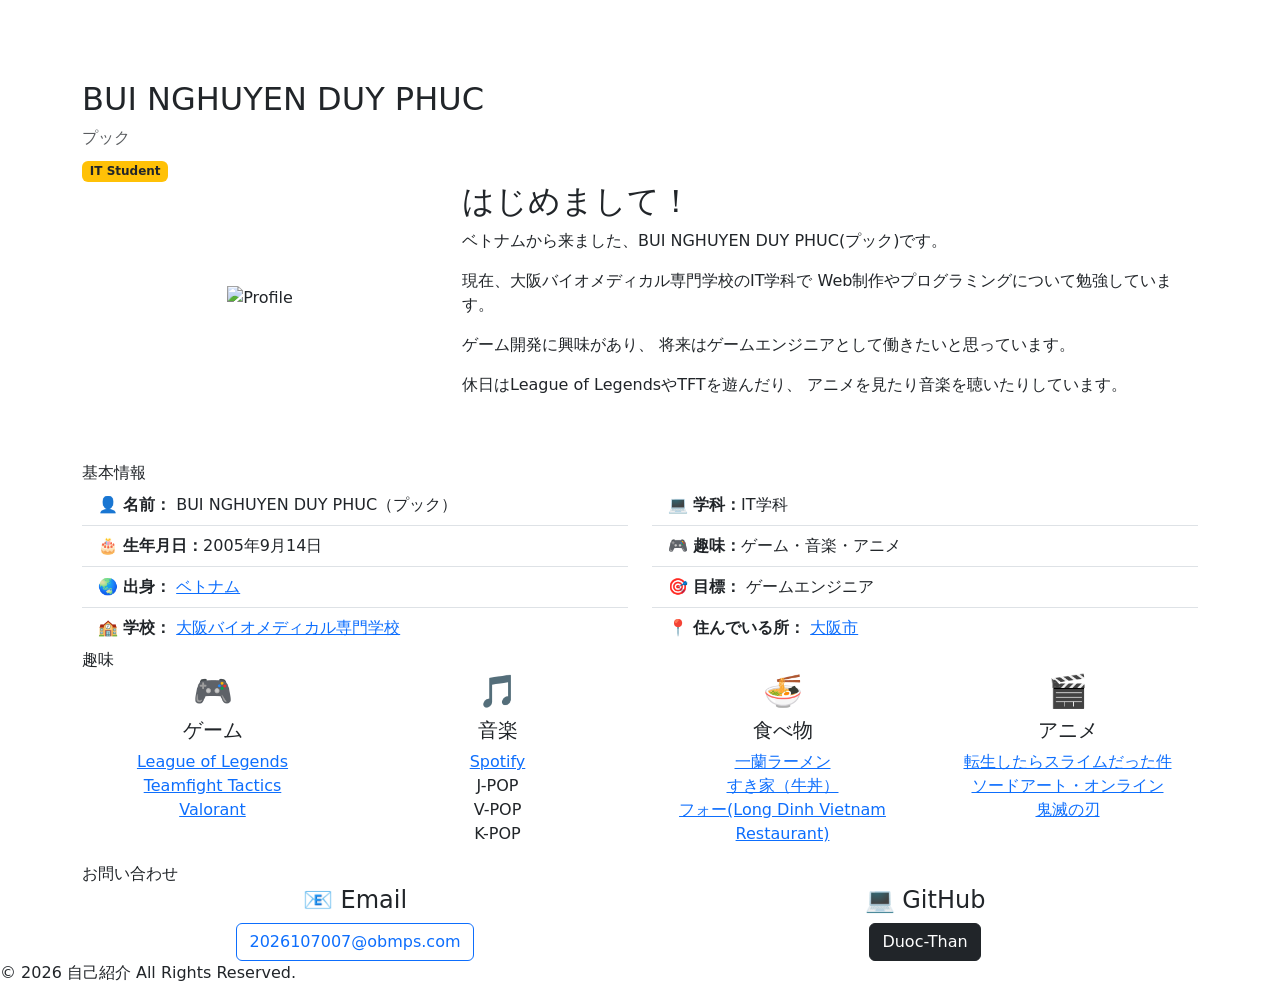
==== index.html @ d3f05383 "Add files via upload" ====
<!doctype html>
<html lang="ja">
    <head>
        <meta charset="UTF-8" />
        <meta name="viewport" content="width=device-width, initial-scale=1.0" />
        <title>自己紹介</title>
        <!-- Bootstrap -->
        <link
            href="https://cdn.jsdelivr.net/npm/bootstrap@5.3.3/dist/css/bootstrap.min.css"
            rel="stylesheet"
        />
        <!-- CSS -->
        <link rel="stylesheet" href="css/style.css" />
    </head>
    <body>
        <!-- Header -->
        <nav class="navbar navbar-expand-lg navbar-dark sticky-top">
            <div class="container">
                <a class="navbar-brand fw-bold" href="#"> 自己紹介 </a>

                <button
                    class="navbar-toggler"
                    type="button"
                    data-bs-toggle="collapse"
                    data-bs-target="#menu"
                >
                    <span class="navbar-toggler-icon"></span>
                </button>

                <div class="collapse navbar-collapse" id="menu">
                    <ul class="navbar-nav ms-auto">
                        <li class="nav-item">
                            <a class="nav-link" href="#home">ホーム</a>
                        </li>

                        <li class="nav-item">
                            <a class="nav-link" href="#info">基本情報</a>
                        </li>

                        <li class="nav-item">
                            <a class="nav-link" href="#hobby">趣味</a>
                        </li>

                        <li class="nav-item">
                            <a class="nav-link" href="#contact">お問い合わせ</a>
                        </li>
                    </ul>
                </div>
            </div>
        </nav>
        <div class="container main-container mt-4" id="home">
            <div class="title-box">
                <h2>BUI NGHUYEN DUY PHUC</h2>
                <p class="text-muted mb-2">プック</p>
                <span class="badge bg-warning text-dark"> IT Student </span>
            </div>
            <div class="row align-items-center intro mb-5">
                <div class="col-lg-4 text-center">
                    <img
                        src="images/avatar.jpg"
                        class="img-fluid profile-img"
                        alt="Profile"
                    />
                </div>
                <div class="col-lg-8 intro-text">
                    <h2>はじめまして！</h2>
                    <p>
                        ベトナムから来ました、BUI NGHUYEN DUY PHUC(プック)です。
                    </p>
                    <p>
                        現在、大阪バイオメディカル専門学校のIT学科で
                        Web制作やプログラミングについて勉強しています。
                    </p>
                    <p>
                        ゲーム開発に興味があり、
                        将来はゲームエンジニアとして働きたいと思っています。
                    </p>
                    <p>
                        休日はLeague of LegendsやTFTを遊んだり、
                        アニメを見たり音楽を聴いたりしています。
                    </p>
                </div>
            </div>
            <section class="info" id="info">
                <div class="section-title">基本情報</div>
                <div class="row g-4">
                    <div class="col-md-6">
                        <ul class="list-group list-group-flush">
                            <li class="list-group-item">
                                👤 <strong>名前：</strong> BUI NGHUYEN DUY
                                PHUC（プック）
                            </li>
                            <li class="list-group-item">
                                🎂 <strong>生年月日：</strong>2005年9月14日
                            </li>
                            <li class="list-group-item">
                                🌏 <strong>出身：</strong>
                                <a
                                    href="https://www.google.com/maps/search/Vi%E1%BB%87t+Nam"
                                    target="_blank"
                                >
                                    ベトナム
                                </a>
                            </li>
                            <li class="list-group-item">
                                🏫 <strong>学校：</strong>
                                <a
                                    href="https://www.obm.ac.jp/"
                                    target="_blank"
                                >
                                    大阪バイオメディカル専門学校
                                </a>
                            </li>
                        </ul>
                    </div>
                    <div class="col-md-6">
                        <ul class="list-group list-group-flush">
                            <li class="list-group-item">
                                💻 <strong>学科：</strong>IT学科
                            </li>
                            <li class="list-group-item">
                                🎮 <strong>趣味：</strong>ゲーム・音楽・アニメ
                            </li>
                            <li class="list-group-item">
                                🎯 <strong>目標：</strong>
                                <span
                                    data-bs-toggle="tooltip"
                                    data-bs-placement="top"
                                    data-bs-title="ゲームエンジニアはゲームの企画・開発・プログラミング・テストなどを行い、楽しく遊べるゲームを作る仕事です。"
                                >
                                    ゲームエンジニア
                                </span>
                            </li>
                            <li class="list-group-item">
                                📍 <strong>住んでいる所：</strong>
                                <a
                                    href="https://www.google.com/maps/search/Osaka+City,+Japan"
                                    target="_blank"
                                >
                                    大阪市
                                </a>
                            </li>
                        </ul>
                    </div>
                </div>
            </section>
            <section id="hobby">
                <div class="section-title">趣味</div>
                <div class="row g-4 text-center">
                    <div class="col-md-3">
                        <div class="hobby-card">
                            <h2>🎮</h2>
                            <h5>ゲーム</h5>

                            <p>
                                <a
                                    href="https://www.leagueoflegends.com/ja-jp/"
                                    target="_blank"
                                    >League of Legends</a
                                ><br />

                                <a
                                    href="https://teamfighttactics.leagueoflegends.com/ja-jp/"
                                    target="_blank"
                                    >Teamfight Tactics</a
                                ><br />

                                <a
                                    href="https://playvalorant.com/ja-jp/"
                                    target="_blank"
                                    >Valorant</a
                                >
                            </p>
                        </div>
                    </div>
                    <div class="col-md-3">
                        <div class="hobby-card">
                            <h2>🎵</h2>
                            <h5>音楽</h5>

                            <p>
                                <a
                                    href="https://open.spotify.com/"
                                    target="_blank"
                                    >Spotify</a
                                ><br />

                                J-POP<br />

                                V-POP<br />

                                K-POP
                            </p>
                        </div>
                    </div>
                    <div class="col-md-3">
                        <div class="hobby-card">
                            <h2>🍜</h2>
                            <h5>食べ物</h5>

                            <p>
                                <a href="https://ichiran.com/" target="_blank">
                                    一蘭ラーメン </a
                                ><br />

                                <a
                                    href="https://www.sukiya.jp/"
                                    target="_blank"
                                >
                                    すき家（牛丼） </a
                                ><br />

                                <a
                                    href="https://longdinhrestaurant.com/"
                                    target="_blank"
                                >
                                    フォー(Long Dinh Vietnam Restaurant)
                                </a>
                            </p>
                        </div>
                    </div>
                    <div class="col-md-3">
                        <div class="hobby-card">
                            <h2>🎬</h2>
                            <h5>アニメ</h5>
                            <p>
                                <a
                                    href="https://www.ten-sura.com/"
                                    target="_blank"
                                >
                                    転生したらスライムだった件 </a
                                ><br />
                                <a
                                    href="https://www.swordart-online.net/"
                                    target="_blank"
                                >
                                    ソードアート・オンライン </a
                                ><br />
                                <a href="https://kimetsu.com/" target="_blank">
                                    鬼滅の刃
                                </a>
                            </p>
                        </div>
                    </div>
                </div>
            </section>
            <section id="contact">
                <div class="section-title">お問い合わせ</div>

                <div class="row">
                    <div class="col-md-6 text-center">
                        <h4>📧 Email</h4>

                        <a
                            href="mailto:2026107007@obmps.com"
                            class="btn btn-outline-primary"
                        >
                            2026107007@obmps.com
                        </a>
                    </div>

                    <div class="col-md-6 text-center">
                        <h4>💻 GitHub</h4>

                        <a
                            href="https://github.com/Duoc-Than"
                            target="_blank"
                            class="btn btn-dark"
                        >
                            Duoc-Than
                        </a>
                    </div>
                </div>
            </section>
        </div>
        <footer>© 2026 自己紹介 All Rights Reserved.</footer>
        <script src="https://cdn.jsdelivr.net/npm/bootstrap@5.3.3/dist/js/bootstrap.bundle.min.js"></script>
        <script>
            const tooltipTriggerList = document.querySelectorAll(
                '[data-bs-toggle="tooltip"]',
            );
            const tooltipList = [...tooltipTriggerList].map(
                (tooltipTriggerEl) => new bootstrap.Tooltip(tooltipTriggerEl),
            );
        </script>
    </body>
</html>
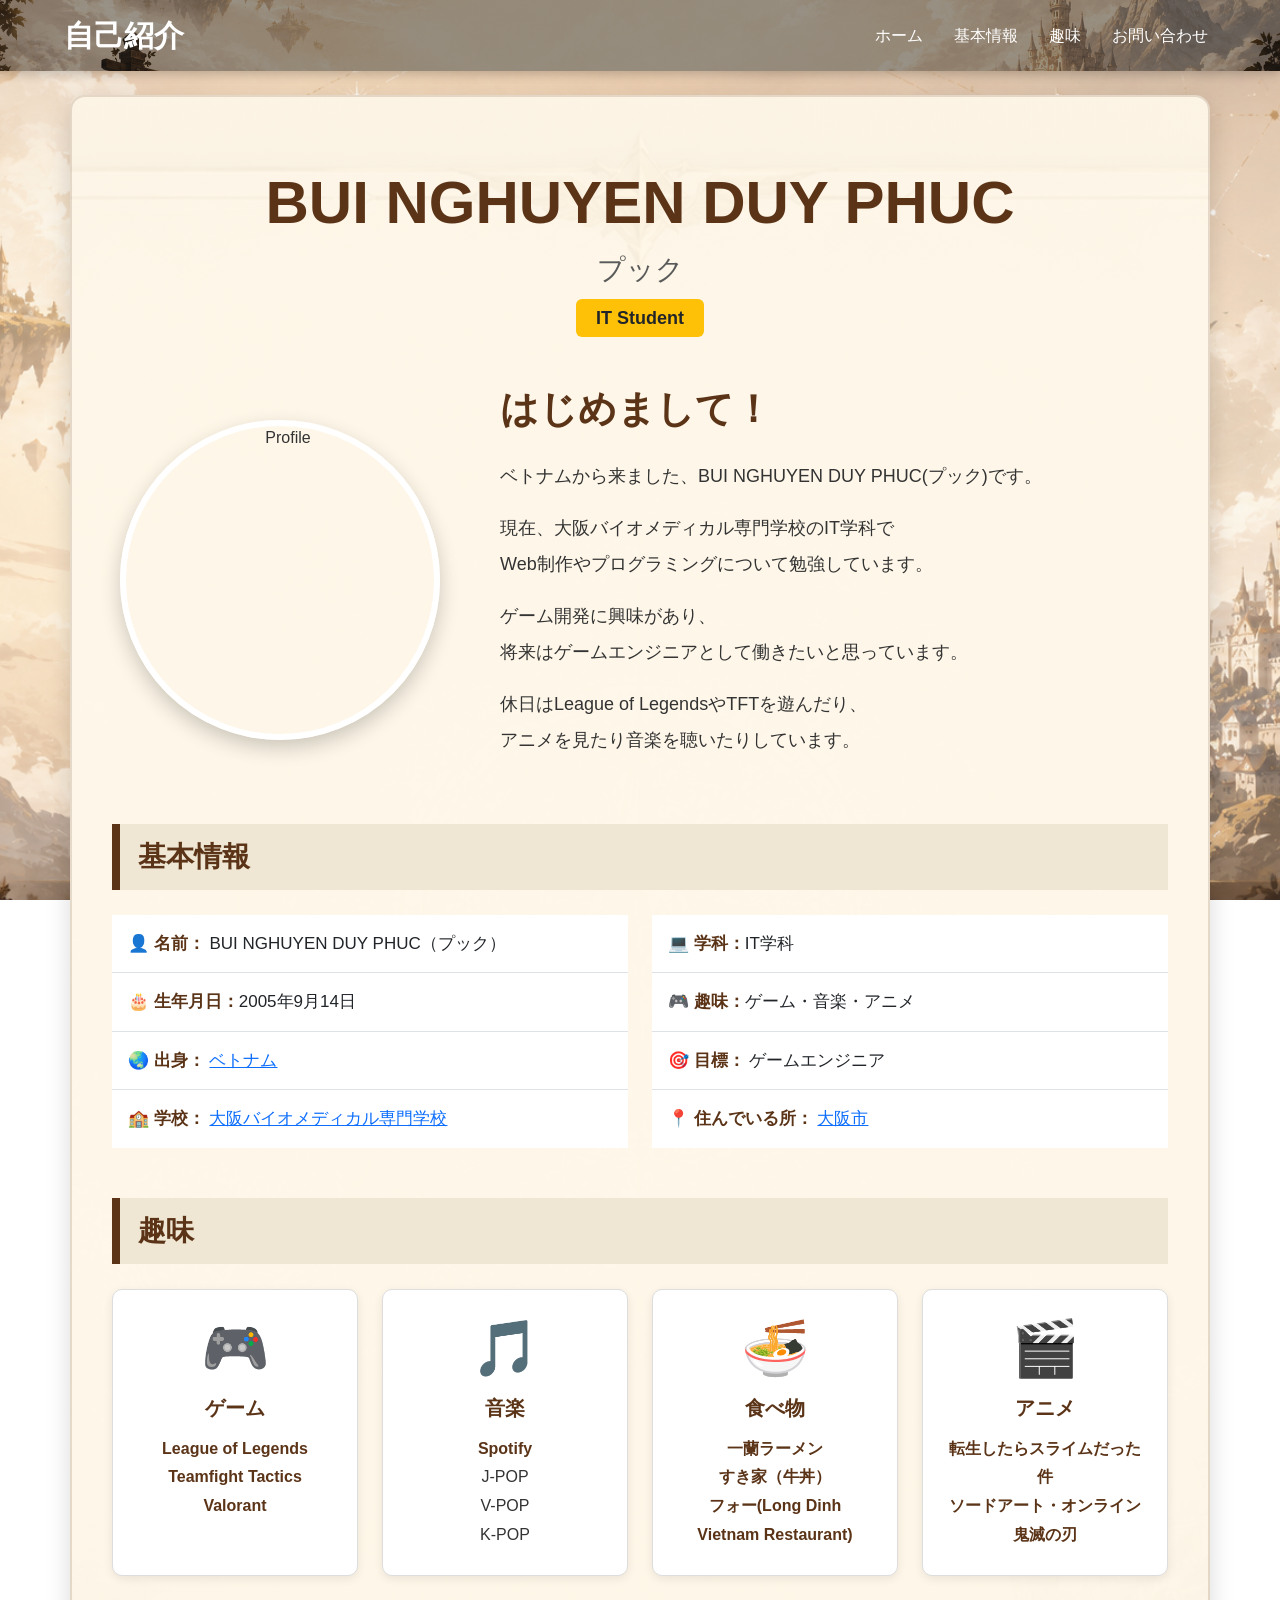
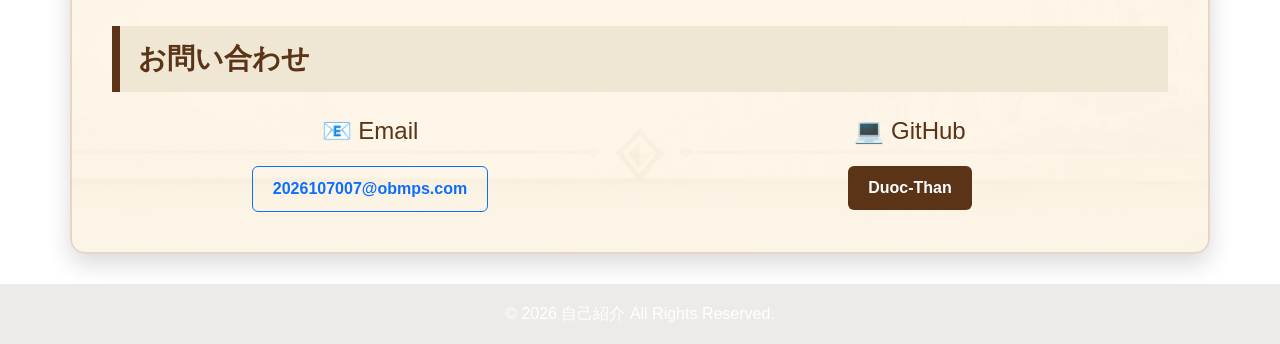
==== commit f7936465: "Fix HTML structure and update stylesheet link" ====
--- a/index.html
+++ b/index.html
@@ -10,7 +10,7 @@
             rel="stylesheet"
         />
         <!-- CSS -->
-        <link rel="stylesheet" href="css/style.css" />
+        <link rel="stylesheet" href="style.css" />
     </head>
     <body>
         <!-- Header -->
--- a/style.css
+++ b/style.css
@@ -0,0 +1,359 @@
+/* ==========================
+   General
+========================== */
+
+html {
+    scroll-behavior: smooth;
+}
+
+body {
+    margin: 0;
+    font-family: "Yu Gothic", "Meiryo", sans-serif;
+    color: #333;
+
+    background-image: url(background.jpg);
+    background-size: cover;
+    background-position: center;
+    background-repeat: no-repeat;
+    background-attachment: fixed;
+}
+
+/* ==========================
+   Navbar
+========================== */
+
+.navbar {
+    background:
+        linear-gradient(rgba(0, 0, 0, 0.4), rgba(0, 0, 0, 0.4)),
+        url(navbar-bg.jpg);
+    background-size: cover;
+    background-position: center;
+    background-repeat: no-repeat;
+
+    box-shadow: 0 3px 10px rgba(0, 0, 0, 0.2);
+}
+
+.navbar-brand {
+    color: white !important;
+    font-size: 30px;
+    font-weight: bold;
+}
+
+.nav-link {
+    color: white !important;
+    margin-left: 15px;
+    transition: 0.3s;
+}
+
+.nav-link:hover {
+    color: #ffc107 !important;
+}
+.navbar .container {
+    max-width: 1200px;
+    margin: 0 auto;
+    padding: 0 24px;
+}
+/* ==========================
+   Main Container
+========================== */
+
+.main-container {
+    background:
+        linear-gradient(rgba(255, 248, 235, 0.9), rgba(255, 248, 235, 0.9)),
+        url("background2.jpg");
+
+    background-size: cover;
+    background-position: center;
+
+    border: 2px solid rgba(91, 52, 24, 0.15);
+    border-radius: 15px;
+    box-shadow: 0 10px 25px rgba(0, 0, 0, 0.15);
+
+    padding: 40px;
+}
+
+/* ==========================
+   Title
+========================== */
+
+.title-box {
+    text-align: center;
+    margin: 30px auto 50px;
+}
+
+.title-box h2 {
+    font-size: 60px;
+    color: #5b3418;
+    font-weight: bold;
+}
+
+.title-box p {
+    font-size: 28px;
+    margin: 10px 0;
+}
+
+.badge {
+    font-size: 18px;
+    padding: 10px 20px;
+}
+
+/* ==========================
+   Intro
+========================== */
+
+.intro {
+    display: flex;
+    align-items: center;
+}
+
+.intro-text {
+    padding-left: 40px;
+}
+
+.intro-text h2 {
+    margin-bottom: 25px;
+    font-size: 42px;
+    color: #5b3418;
+}
+
+.intro-text p {
+    font-size: 18px;
+    line-height: 2;
+}
+
+.profile-img {
+    width: 100%;
+    max-width: 320px;
+
+    aspect-ratio: 1/1;
+
+    object-fit: cover;
+
+    border-radius: 50%;
+
+    border: 6px solid white;
+
+    box-shadow: 0 8px 20px rgba(0, 0, 0, 0.2);
+
+    display: block;
+
+    margin: auto;
+
+    transition: 0.3s;
+}
+
+.profile-img:hover {
+    transform: scale(1.03);
+}
+
+.intro h2 {
+    color: #5b3418;
+
+    font-weight: bold;
+
+    margin-bottom: 25px;
+}
+.intro p {
+    white-space: normal;
+    word-break: keep-all;
+    line-height: 1.8;
+}
+/* ==========================
+   Section
+========================== */
+
+section {
+    margin-top: 50px;
+}
+
+.section-title {
+    background: #efe7d3;
+
+    color: #5b3418;
+
+    font-size: 28px;
+
+    font-weight: bold;
+
+    padding: 12px 18px;
+
+    border-left: 8px solid #5b3418;
+
+    margin-bottom: 25px;
+}
+
+/* ==========================
+   Basic Info
+========================== */
+
+.list-group {
+    border-radius: 0;
+}
+
+.list-group-item {
+    padding: 16px;
+
+    font-size: 17px;
+
+    border-left: none;
+
+    border-right: none;
+}
+
+.list-group-item strong {
+    color: #5b3418;
+}
+
+/* ==========================
+   Hobby
+========================== */
+
+#hobby .row {
+    row-gap: 25px;
+}
+
+.hobby-card {
+    height: 100%;
+
+    padding: 25px;
+
+    background: #fff;
+
+    border-radius: 10px;
+
+    border: 1px solid #ddd;
+
+    transition: 0.3s;
+
+    box-shadow: 0 3px 10px rgba(0, 0, 0, 0.08);
+}
+
+.hobby-card:hover {
+    transform: translateY(-8px);
+
+    box-shadow: 0 10px 18px rgba(0, 0, 0, 0.18);
+}
+
+.hobby-card h2 {
+    font-size: 55px;
+}
+
+.hobby-card h5 {
+    color: #5b3418;
+
+    font-weight: bold;
+
+    margin: 15px 0;
+}
+
+.hobby-card p {
+    line-height: 1.8;
+
+    margin: 0;
+}
+
+/* ==========================
+   Contact
+========================== */
+
+#contact .row {
+    row-gap: 20px;
+}
+
+#contact h4 {
+    color: #5b3418;
+
+    margin-bottom: 20px;
+}
+
+#contact .btn {
+    padding: 10px 20px;
+
+    font-weight: bold;
+}
+
+.btn-dark {
+    background: #5b3418;
+
+    border: none;
+}
+
+.btn-dark:hover {
+    background: #764321;
+}
+.intro {
+    margin-bottom: 60px;
+}
+
+.intro .col-lg-5 {
+    text-align: center;
+}
+.intro .col-lg-8,
+.intro .col-lg-7 {
+    padding-left: 40px;
+}
+
+.intro h2 {
+    font-size: 38px;
+    color: #5b3418;
+    margin-bottom: 25px;
+}
+
+.intro p {
+    font-size: 18px;
+    line-height: 2;
+}
+.hobby-card a {
+    color: #5b3418;
+    text-decoration: none;
+    font-weight: bold;
+    transition: 0.3s;
+}
+
+.hobby-card a:hover {
+    color: #ffc107;
+    text-decoration: underline;
+}
+/* ==========================
+   Footer
+========================== */
+
+footer {
+    background: rgba(91, 52, 24, 0.1);
+    color: white;
+    text-align: center;
+    padding: 18px;
+    margin-top: 30px;
+}
+
+/* ==========================
+   Responsive
+========================== */
+
+@media (max-width: 992px) {
+    .intro {
+        text-align: center;
+    }
+
+    .intro h2 {
+        margin-top: 30px;
+    }
+}
+
+@media (max-width: 768px) {
+    .container {
+        padding: 25px;
+    }
+
+    .title-box h2 {
+        font-size: 30px;
+    }
+
+    .section-title {
+        font-size: 24px;
+    }
+
+    .profile-img {
+        max-width: 250px;
+    }
+}
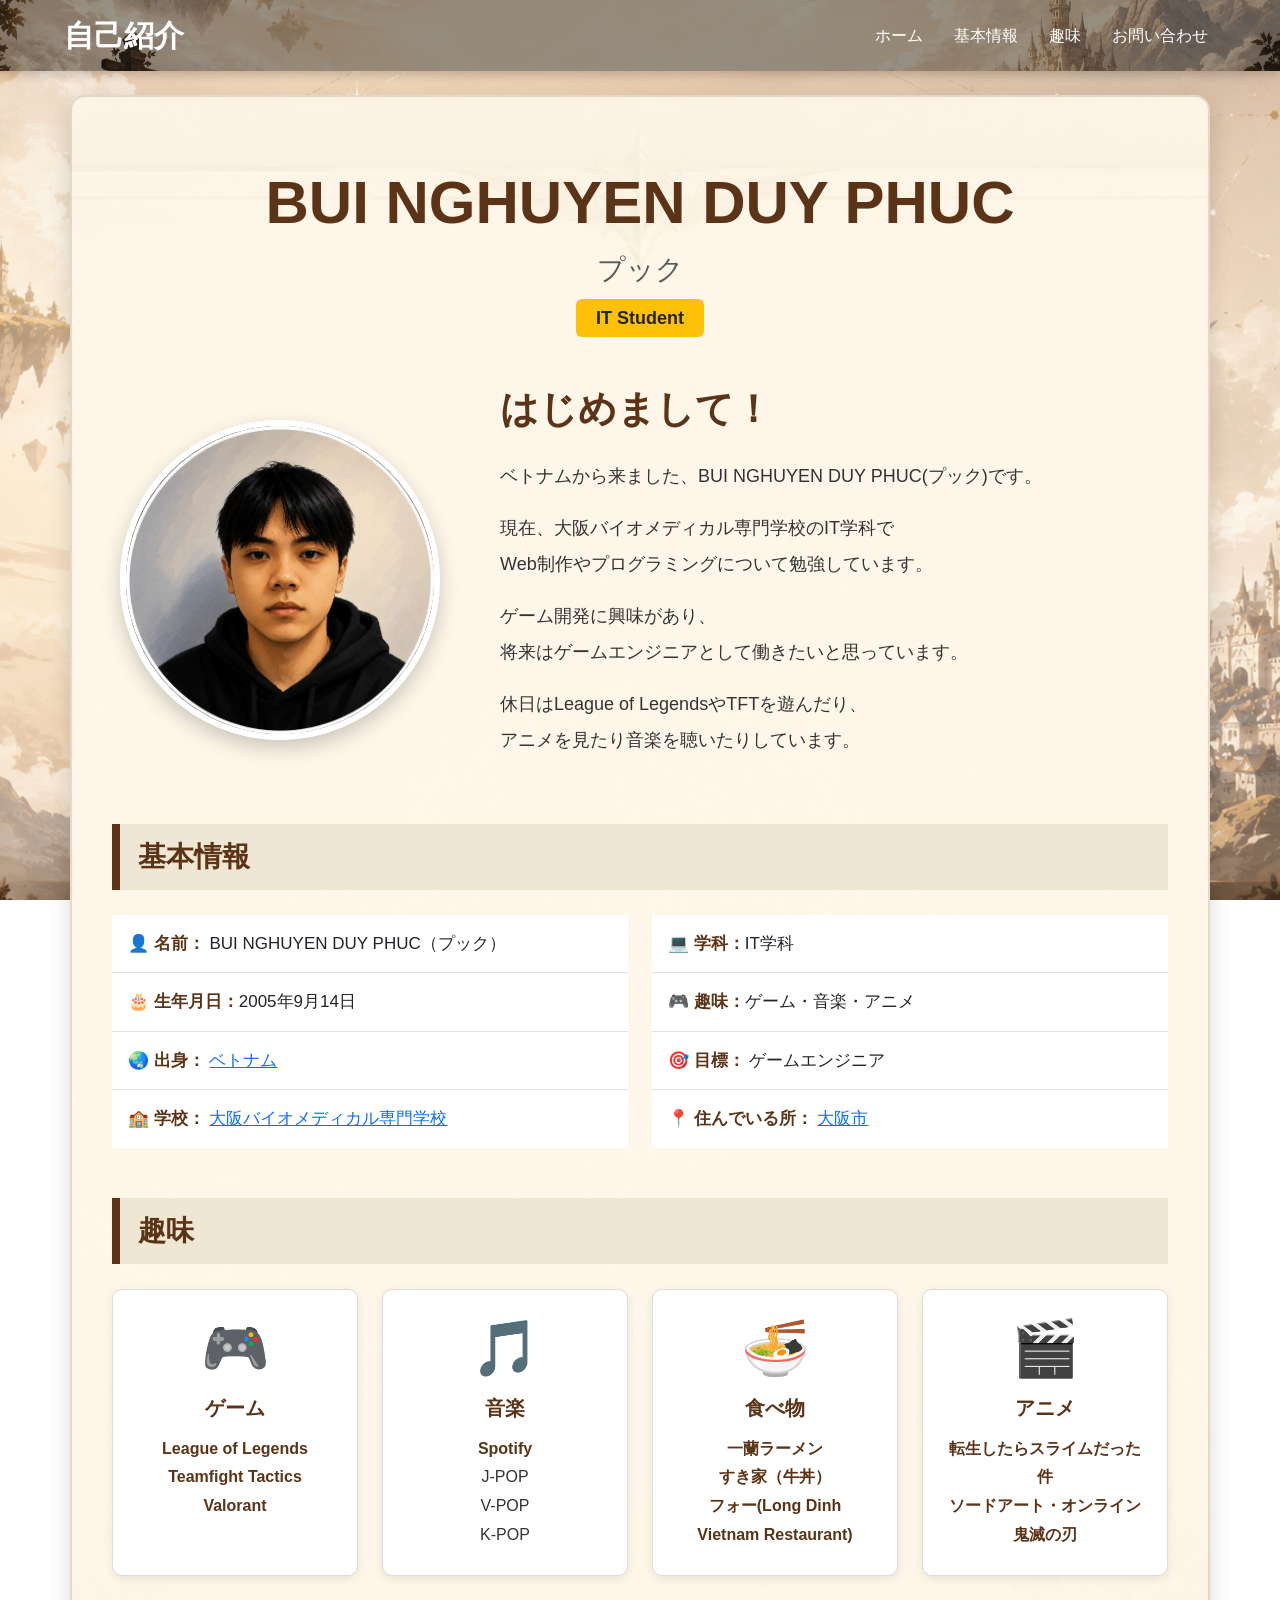
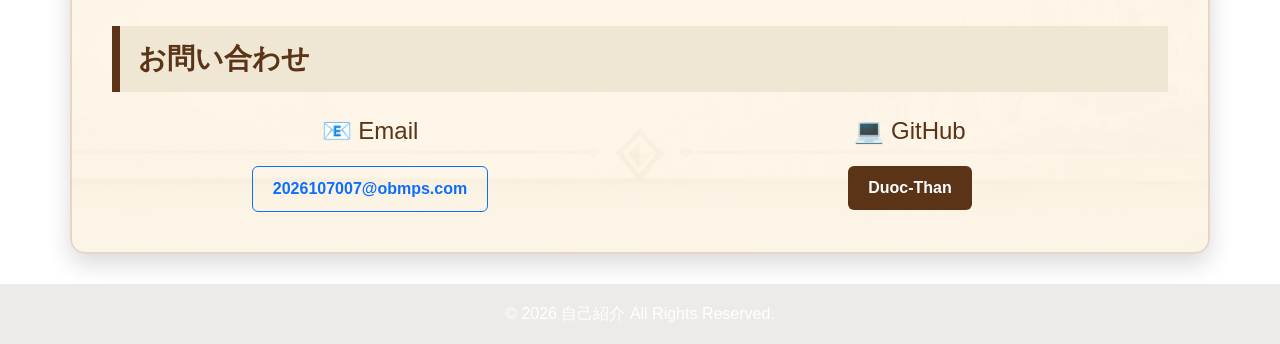
==== commit 917dc000: "Update index.html" ====
--- a/index.html
+++ b/index.html
@@ -57,7 +57,7 @@
             <div class="row align-items-center intro mb-5">
                 <div class="col-lg-4 text-center">
                     <img
-                        src="images/avatar.jpg"
+                        src="avatar.jpg"
                         class="img-fluid profile-img"
                         alt="Profile"
                     />
